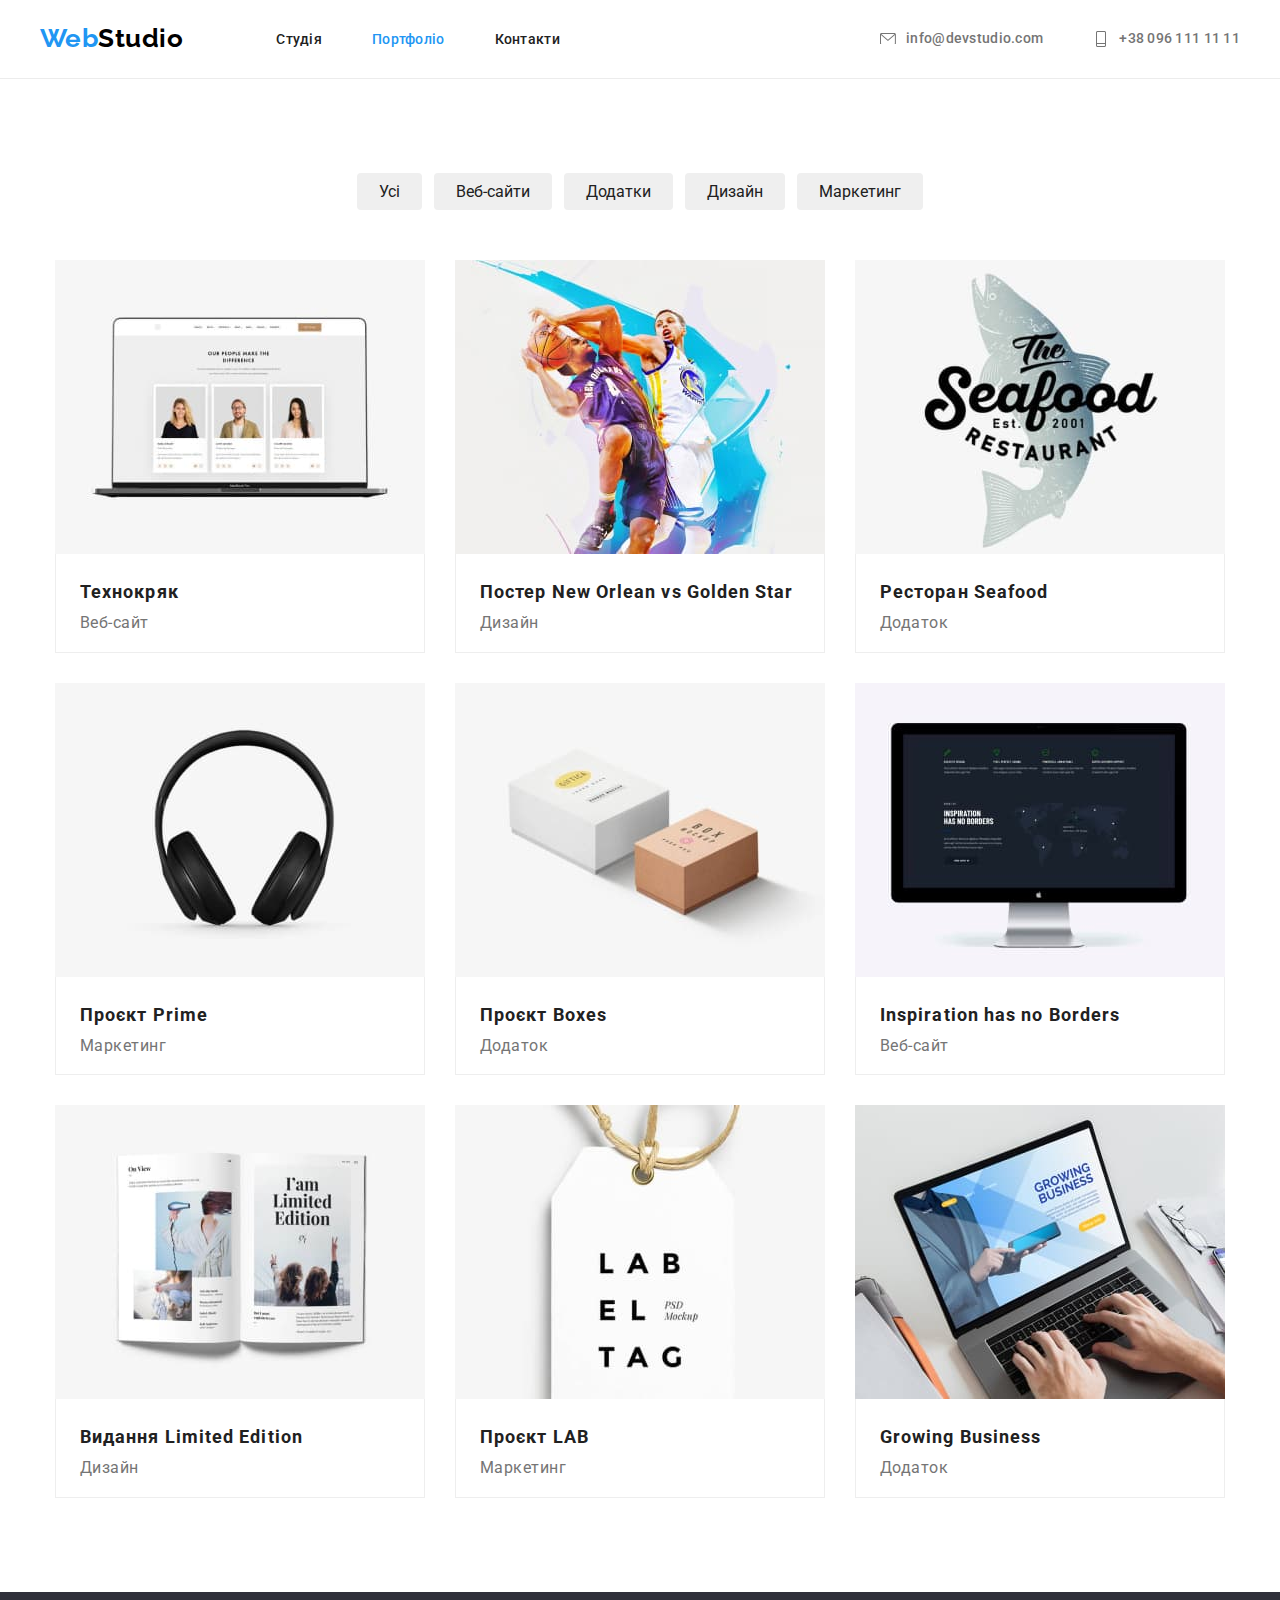
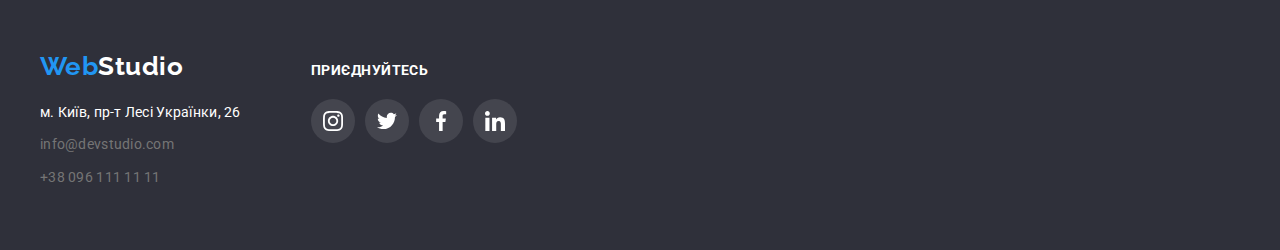
==== portfolio.html @ 49c23136 "added copy" ====
<!DOCTYPE html>
<html lang="uk">
  <head>
    <meta charset="UTF-8" />
    <meta http-equiv="X-UA-Compatible" content="IE=edge" />
    <meta name="viewport" content="width=device-width, initial-scale=1.0" />
    <link rel="preconnect" href="https://fonts.googleapis.com" />
    <link rel="preconnect" href="https://fonts.gstatic.com" crossorigin />
    <link
      href="https://fonts.googleapis.com/css2?family=Raleway:wght@700&family=Roboto:wght@400;500;700;900&display=swap"
      rel="stylesheet"
    />
    <title>WebStudio</title>
    <link
      rel="stylesheet"
      href="https://cdnjs.cloudflare.com/ajax/libs/modern-normalize/1.1.0/modern-normalize.min.css"
    />
    <link rel="stylesheet" href="./css/style.css" />
  </head>
  <body class="body">
    <header class="header">
      <div class="header-container container">
        <a href="./index.html" class="header-content"><span class="web-content">Web</span>Studio</a>
        <nav class="header-nav">
          <ul class="header-list list">
            <li class="header-item"><a href="./index.html" class="header-link link">Студія</a></li>
            <li class="header-item">
              <a href="./portfolio.html" class="header-link link current">Портфоліо</a>
            </li>
            <li class="header-item"><a href="#address" class="header-link link">Контакти</a></li>
          </ul>
        </nav>
        <ul class="header-contact">
          <li class="header-items list">
            <a href="mailto:info@devstudio.com" class="contacts link"><svg viewBox="0 0 43 32" width="16" class="header-icons">
                <use xlink:href="./images/icons.svg#icon-envelope"></use></svg>info@devstudio.com</a>
          </li>
          <li class="header-items list">
            <a href="tel:+380961111111" class="contacts link"><svg viewBox="0 0 32 32" width="16" class="header-icons">
                <use xlink:href="./images/icons.svg#icon-vector"></use></svg>+38 096 111 11 11</a>
          </li>
        </ul>
      </div>
    </header>
    <main>
      <!-- наші проекти -->
      <section class="button section">
        <div class="container">
          <ul class="button-list">
            <li class="button-item"><button type="button" class="btn">Усі</button></li>
            <li class="button-item"><button type="button" class="btn">Веб-сайти</button></li>
            <li class="button-item"><button type="button" class="btn">Додатки</button></li>
            <li class="button-item"><button type="button" class="btn">Дизайн</button></li>
            <li class="button-item"><button type="button" class="btn">Маркетинг</button></li>
          </ul>
          <ul class="work-list list">
            <li class="work-item">
              <a href="" class="portfolio">
                <img class="project"
                  src="./images/портфоліо/img1.jpg"
                  alt="Технокряк"
                  width="370"
                  height="294"/>
                <div class="projects">
                  <h3 class="work-title">Технокряк</h3>
                  <p class="text">Веб-сайт</p>
                </div>
              </a>
            </li>
            <li class="work-item">
              <a href="" class="portfolio">
                <img class="project"
                  src="./images/портфоліо/img2.jpg"
                  alt="Постер"
                  width="370"
                  height="294"/>
                <div class="projects">
                  <h3 class="work-title">Постер New Orlean vs Golden Star</h3>
                  <p class="text">Дизайн</p>
                </div>
              </a>
            </li>
            <li class="work-item">
              <a href="" class="portfolio">
                <img class="project"
                  src="./images/портфоліо/img3.jpg"
                  alt="Ресторан"
                  width="370"
                  height="294"/>
                <div class="projects">
                  <h3 class="work-title">Ресторан Seafood</h3>
                  <p class="text">Додаток</p>
                </div>
              </a>
            </li>
            <li class="work-item">
              <a href="" class="portfolio">
                <img class="project"
                  src="./images/портфоліо/img4.jpg"
                  alt="Проєкт Prime"
                  width="370"
                  height="294"/>
                <div class="projects">
                  <h3 class="work-title">Проєкт Prime</h3>
                  <p class="text">Маркетинг</p>
                </div>
              </a>
            </li>
            <li class="work-item">
              <a href="" class="portfolio">
                <img class="project"
                  src="./images/портфоліо/img5.jpg"
                  alt="Проєкт Boxes"
                  width="370"
                  height="294">
                <div class="projects">
                  <h3 class="work-title">Проєкт Boxes</h3>
                  <p class="text">Додаток</p>
                </div>
              </a>
            </li>
            <li class="work-item">
              <a href="" class="portfolio"
                ><img
                  class="project"
                  src="./images/портфоліо/img6.jpg"
                  alt="Inspiration has no Borders"
                  width="370"
                  height="294"/>
                <div class="projects">
                  <h3 class="work-title">Inspiration has no Borders</h3>
                  <p class="text">Веб-сайт</p>
                </div>
              </a>
            </li>
            <li class="work-item proj">
              <a href="" class="portfolio">
                <img class="project"
                  src="./images/портфоліо/img7.jpg"
                  alt="Видання Limited Edition"
                  width="370"
                  height="294"/>
                <div class="projects">
                  <h3 class="work-title">Видання Limited Edition</h3>
                  <p class="text">Дизайн</p>
                </div>
              </a>
            </li>
            <li class="work-item proj">
              <a href="" class="portfolio">
                <img class="project"
                  src="./images/портфоліо/img8.jpg"
                  alt="Проєкт LAB"
                  width="370"
                  height="294"/>
                <div class="projects">
                  <h3 class="work-title">Проєкт LAB</h3>
                  <p class="text">Маркетинг</p>
                </div></a>
            </li>
            <li class="work-item proj">
              <a href="" class="portfolio">
                <img class="project"
                  src="./images/портфоліо/img9.jpg"
                  alt="Growing Business"
                  width="370"
                  height="294"/>
                <div class="projects">
                  <h3 class="work-title">Growing Business</h3>
                  <p class="text">Додаток</p>
                </div>
              </a>
            </li>
          </ul>
        </div>
      </section>
    </main>
    <footer class="footer">
      <div class="footer-container container">
        <div class="footer-contact">
          <a href="./index.html" class="footer-content"><span class="web-content">Web</span>Studio</a>
          <address id="address" class="address">
            <ul class="footer-contact">
              <li class="footer-item list">
                <a href="https://goo.gl/maps/LxJnKi2YJGoGmcJx7"
                  target="”_blank”"
                  rel="nofollow noopener noreferrer"
                  class="address link"
                  >м. Київ, пр-т Лесі Українки, 26</a>
              </li>
              <li class="footer-items list">
                <a href="mailto:info@devstudio.com" class="contact link">info@devstudio.com</a>
              </li>
              <li class="footer-items list">
                <a href="tel:+380961111111" class="contact link">+38 096 111 11 11</a>
              </li>
            </ul>
          </address>
        </div>
        <div class="footer-icons">
          <b class="footer-text">приєднуйтесь</b>
          <ul class="footer-list list">
            <li class="footer-social">
              <a class="footer-social-icons" href="">
                <svg viewBox="0 0 32 32" class="social-icons">
                  <use xlink:href="./images/icons.svg#icon-instagram">
                  </use>
                </svg>
              </a>
            </li>
            <li class="footer-social">
              <a class="footer-social-icons" href="">
                <svg viewBox="0 0 32 32" class="social-icons">
                  <use xlink:href="./images/icons.svg#icon-twitter">
                  </use>
                </svg>
              </a>
            </li>
            <li class="footer-social">
              <a class="footer-social-icons" href="">
                <svg viewBox="0 0 32 32" class="social-icons">
                  <use xlink:href="./images/icons.svg#icon-facebook">
                  </use>
                </svg>
              </a>
            </li>
            <li class="footer-social">
              <a class="footer-social-icons" href="">
                <svg viewBox="0 0 32 32" class="social-icons">
                  <use xlink:href="./images/icons.svg#icon-linkedin">
                  </use>
                </svg>
              </a>
            </li>
          </ul>
        </div>
      </div>
    </footer>
  </body>
</html>
---- css/style.css ----
:root {
  --secondary-text-color: #212121;
  --secondary-bcg-color: #f5f5f5;
  --accent-color: #2196f3;
  --secondary-white-color: #ffffff;
}

h1,
h2,
h3,
h4,
h5,
h6,
p {
  margin: 0;
}

ul {
  margin: 0;
  padding: 0;
}

body {
  font-family: 'Roboto', sans-serif;
  font-weight: 500;
  letter-spacing: 0.03em;
}

.container {
  width: 1230px;
  margin-left: auto;
  margin-right: auto;
  padding-left: 15px;
  padding-right: 15px;
  /* outline: 1px solid red; */
}

.list {
  list-style: none;
}

/* header */

.header {
  background-color: var(--secondary-white-color);
  text-decoration: none;
  border-bottom: 1px solid #ececec;
}

.header-container {
  max-width: 1600px;
  display: flex;
  align-items: center;
}

.header-content {
  font-family: 'Raleway';
  font-weight: 700;
  font-size: 26px;
  line-height: 1.1;
  color: #000000;
  text-decoration: none;
  padding-top: 24px;
  padding-bottom: 25px;
  margin-right: 93px;
}

.header-list {
  display: flex;
}

.header-item,
.header-items {
  display: block;
}

.header-item:not(:first-child),
.header-items:not(:first-child) {
  margin-left: 50px;
}

.header-link {
  padding-top: 20px;
  padding-bottom: 20px;
}

.header-contact {
  display: flex;
  margin-left: auto;
}

.web-content {
  color: var(--accent-color);
}

.link:hover,
.link:focus {
  color: var(--accent-color);
}

.link.current {
  color: var(--accent-color);
}

.link {
  font-size: 14px;
  line-height: 1.1;
  letter-spacing: 0.02em;
  color: var(--secondary-text-color);
  text-decoration: none;
}

.contacts {
  font-weight: 500;
  color: #757575;
  fill: #757575;
  font-style: normal;
  text-decoration: none;
  padding-top: 20px;
  padding-bottom: 20px;
  display: flex;
  align-items: center;
}

.contacts:hover,
.contacts:focus svg {
  fill: var(--accent-color);
}

.header-icons {
  margin-right: 10px;
}

.contact {
  font-weight: 400;
  color: #757575;
  font-style: normal;
  text-decoration: none;
}

/* main */

.hero-container {
  max-width: 1600px;
  padding-top: 200px;
  padding-bottom: 200px;
  background-image: linear-gradient(rgba(47, 48, 58, 0.4), rgba(47, 48, 58, 0.4)),
    url('../images/герой/hero.jpg');
  background-repeat: no-repeat;
  background-size: cover;
  margin: 0 auto;
}

.title {
  font-weight: 900;
  font-size: 44px;
  line-height: 1.3;
  text-align: center;
  letter-spacing: 0.06em;
  text-transform: uppercase;
  color: var(--secondary-white-color);
  width: 696px;
  margin: 0 auto;
  margin-bottom: 30px;
}

.hero-btn {
  display: block;
  border: none;
  font-weight: 700;
  font-size: 16px;
  line-height: 1.8;
  letter-spacing: 0.06em;
  background-color: #2196f3;
  color: var(--secondary-white-color);
  box-shadow: 0px 4px 4px rgba(0, 0, 0, 0.15);
  border-radius: 4px;
  padding: 10px 32px;
  cursor: pointer;
  margin: 0 auto;
}

/* особливості */

.features,
.classes {
  color: var(--secondary-bcg-color);
}

.visually-hidden {
  position: absolute;
  white-space: nowrap;
  width: 1px;
  height: 1px;
  overflow: hidden;
  border: 0;
  padding: 0;
  clip: rect(0 0 0 0);
  clip-path: inset(50%);
  margin: -1px;
}

.section {
  padding-top: 94px;
  padding-bottom: 94px;
}

.clas {
  padding-bottom: 0;
}

.features-list {
  width: 1170px;
  display: flex;
  margin: 0 auto;
}

.features-icon {
  display: flex;
  align-items: center;
  justify-content: center;
  width: 270px;
  height: 120px;
  background-color: #f5f4fa;
  border-radius: 4px;
  margin-bottom: 30px;
}

.features-item:not(:last-child) {
  margin-right: 30px;
}

.features-title {
  font-weight: 700;
  font-size: 14px;
  line-height: 1.1;
  text-transform: uppercase;
  color: var(--secondary-text-color);
  margin-bottom: 10px;
}

.features-text {
  width: 270px;
  font-weight: 400;
  font-size: 14px;
  line-height: 1.7;
  color: #757575;
}

/* чим ми займаємося */

.classes-title {
  font-weight: 700;
  font-size: 36px;
  line-height: 1.1;
  text-align: center;
  color: var(--secondary-text-color);
  margin-bottom: 50px;
}

.classes-list {
  width: 1170px;
  display: flex;
  margin: 0 auto;
}

.classes-item:not(:last-child) {
  margin-right: 30px;
}

.classes-box {
  display: block;
}

/* наша команда */

.team {
  background-color: #f5f4fa;
}

.team-title {
  font-weight: 700;
  font-size: 36px;
  line-height: 1.1;
  text-align: center;
  color: var(--secondary-text-color);
  margin-bottom: 50px;
}

.team-list {
  width: 1170px;
  display: flex;
  margin: 0 auto;
}

.our-team {
  font-size: 16px;
  line-height: 1.1;
  color: var(--secondary-text-color);
  margin-bottom: 10px;
}

.team-list-social {
  display: flex;
  align-items: center;
  justify-content: center;
  gap: 10px;
  margin-top: 16px;
}

.team-social {
  width: 44px;
  height: 44px;
  display: flex;
  align-items: center;
  justify-content: center;
}

.team-social-icons {
  display: flex;
  fill: #afb1b8;
}

.team-social-icons:hover,
.team-social-icons:focus {
  width: 44px;
  height: 44px;
  border-radius: 50%;
  background-color: var(--accent-color);
  display: flex;
  align-items: center;
  justify-content: center;
  fill: var(--secondary-white-color);
}

.social-icons {
  width: 20px;
}

.team-item {
  background-color: var(--secondary-white-color);
  box-shadow: 0px 1px 3px rgba(0, 0, 0, 0.12), 0px 1px 1px rgba(0, 0, 0, 0.14),
    0px 2px 1px rgba(0, 0, 0, 0.2);
  border-radius: 0px 0px 4px 4px;
}

.team-item:not(:first-child) {
  margin-left: 30px;
}

.team-card {
  display: block;
}

.cards {
  padding: 30px 10px;
  text-align: center;
}

.text {
  font-weight: 400;
  font-size: 16px;
  line-height: 1.1;
  color: #757575;
}

/* Постійні клієнти */

.client-title {
  font-style: normal;
  font-weight: 700;
  font-size: 36px;
  line-height: 1.1;
  text-align: center;
  letter-spacing: 0.03em;
  color: var(--secondary-text-color);
  margin-bottom: 50px;
}

.client-list {
  display: flex;
  align-items: center;
  justify-content: center;
  gap: 30px;
}

.client-icon {
  justify-content: center;
  display: flex;
  align-items: center;
  width: 170px;
  height: 92px;
  border: 1px solid #afb1b8;
  border-radius: 4px;
  fill: #afb1b8;
}

.client-icons {
  width: 106px;
  height: 60px;
}

.client-icon:hover,
.client-icon:focus {
  border-color: var(--accent-color);
  fill: var(--accent-color);
}

/* footer */

.footer {
  background-color: #2f303a;
  padding-top: 60px;
  padding-bottom: 60px;
}

.footer-container {
  max-width: 1600px;
  display: flex;
  align-items: baseline;
}

.footer-content {
  font-family: 'Raleway';
  font-weight: 700;
  font-size: 26px;
  line-height: 1.1;
  color: var(--secondary-white-color);
  text-decoration: none;
}

.address {
  font-style: normal;
  font-weight: 400;
  font-size: 14px;
  line-height: 1.7;
  text-decoration: none;
  color: var(--secondary-white-color);
  margin-top: 20px;
}

.footer-items:not(:first-child) {
  margin-top: 9px;
}

.footer-icons {
  margin-left: 70px;
}

.footer-text {
  font-size: 14px;
  line-height: 1.1;
  text-transform: uppercase;
  color: var(--secondary-white-color);
}

.footer-list {
  display: flex;
  gap: 10px;
}

.footer-social {
  width: 44px;
  height: 44px;
  display: flex;
  align-items: center;
  justify-content: center;
  margin-top: 20px;
  border-radius: 50%;
  background: rgba(255, 255, 255, 0.1);
}

.footer-social-icons {
  display: flex;
  fill: var(--secondary-white-color);
}

.footer-social-icons:hover,
.footer-social-icons:focus {
  width: 44px;
  height: 44px;
  display: flex;
  align-items: center;
  justify-content: center;
  border-radius: 50%;
  background: #2196f3;
}

/* портфоліо */

.button {
  max-width: 1230px;
  margin: 0 auto;
}

.button-list {
  width: 575px;
  color: var(--secondary-bcg-color);
  list-style: none;
  display: flex;
  margin: 0 auto;
  margin-bottom: 50px;
}

.button-item {
  margin: 0 auto;
}

.button-item:not(:last-child) {
  margin-right: 8px;
}

.btn:hover,
.btn:focus {
  color: var(--secondary-white-color);
  background-color: var(--accent-color);
  border: none;
  box-shadow: 0px 3px 1px rgba(0, 0, 0, 0.1), 0px 1px 2px rgba(0, 0, 0, 0.08),
    0px 2px 2px rgba(0, 0, 0, 0.12);
}

.btn {
  display: block;
  font-size: 16px;
  line-height: 1.6;
  color: var(--secondary-text-color);
  border-radius: 4px;
  border: none;
  cursor: pointer;
  padding: 6px 22px;
}

.work-title {
  font-weight: 700;
  font-size: 18px;
  line-height: 2;
  letter-spacing: 0.06em;
  color: var(--secondary-text-color);
  margin-bottom: 4px;
}

.work-list {
  max-width: 1230px;
  display: flex;
  flex-wrap: wrap;
  align-items: flex-start;
  margin: 0 auto;
}

.work-item {
  margin: 0 auto;
  margin-bottom: 30px;
}

.portfolio {
  display: block;
  text-decoration: none;
}

.portfolio:hover,
.portfolio:focus {
  box-shadow: 0px 1px 1px rgba(0, 0, 0, 0.12), 0px 4px 4px rgba(0, 0, 0, 0.06), 1px 4px 6px rgba(0, 0, 0, 0.16);
}

.project {
  display: block;
}

.projects {
  border-bottom: 1px solid #eeeeee;
  border-left: 1px solid #eeeeee;
  border-right: 1px solid #eeeeee;
  padding: 20px 24px;
}

.proj {
  margin-bottom: 0;
}
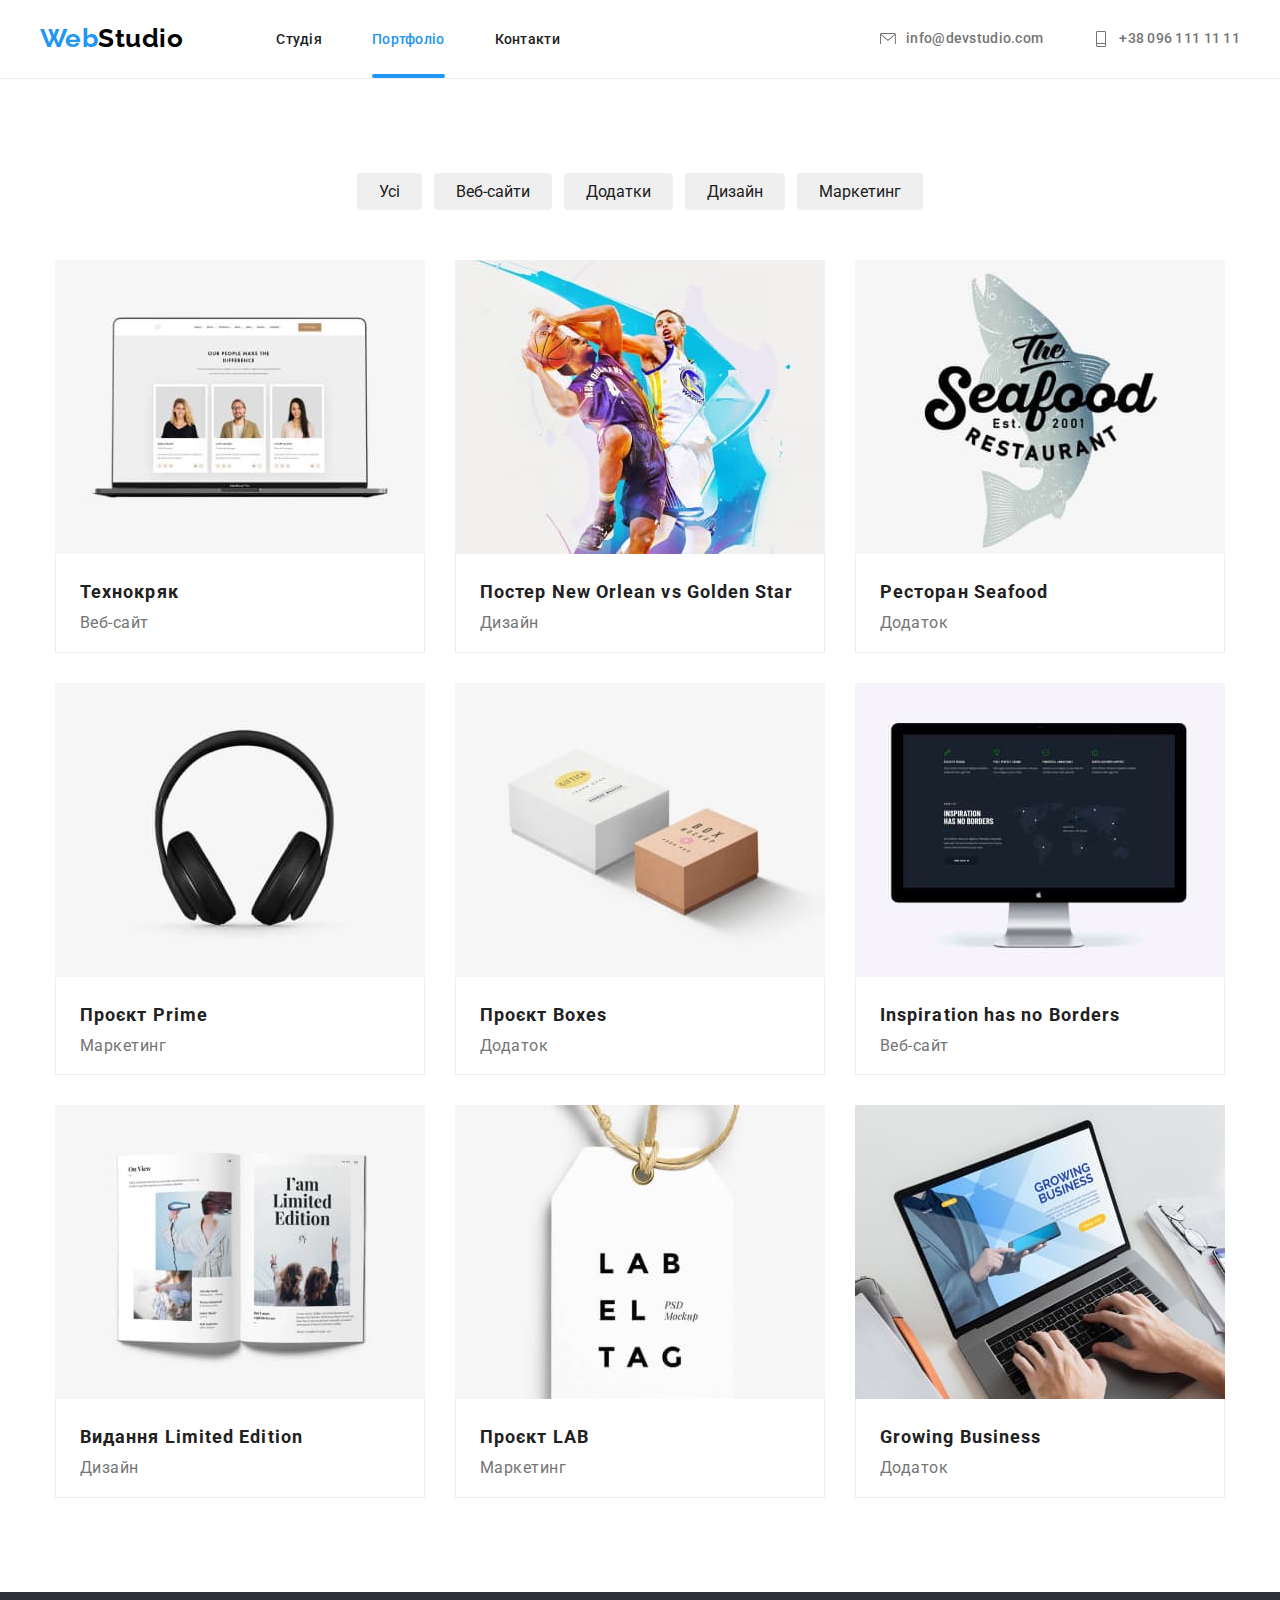
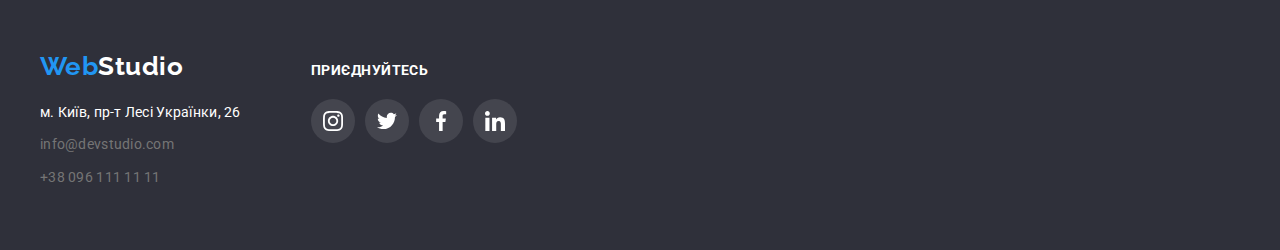
==== commit bd06732b: "added classes and work wrap+ transition" ====
--- a/portfolio.html
+++ b/portfolio.html
@@ -56,11 +56,14 @@
           <ul class="work-list list">
             <li class="work-item">
               <a href="" class="portfolio">
-                <img class="project"
+                <div class="work-wrap">
+                  <img class="project"
                   src="./images/портфоліо/img1.jpg"
                   alt="Технокряк"
                   width="370"
                   height="294"/>
+                  <p class="work-text">Ресурс пропонує комплексні пропозиції з різним рівнем функціоналу та сервісів. Все це дозволить відвідувачу отримати вичерпні відомості про компанію чи приватну особу.</p>
+                </div>
                 <div class="projects">
                   <h3 class="work-title">Технокряк</h3>
                   <p class="text">Веб-сайт</p>
@@ -69,11 +72,14 @@
             </li>
             <li class="work-item">
               <a href="" class="portfolio">
+                <div class="work-wrap">
                 <img class="project"
                   src="./images/портфоліо/img2.jpg"
                   alt="Постер"
                   width="370"
                   height="294"/>
+                  <p class="work-text">Ресурс пропонує комплексні пропозиції з різним рівнем функціоналу та сервісів. Все це дозволить відвідувачу отримати вичерпні відомості про компанію чи приватну особу.</p>
+                </div>
                 <div class="projects">
                   <h3 class="work-title">Постер New Orlean vs Golden Star</h3>
                   <p class="text">Дизайн</p>
@@ -82,11 +88,14 @@
             </li>
             <li class="work-item">
               <a href="" class="portfolio">
+                <div class="work-wrap">
                 <img class="project"
                   src="./images/портфоліо/img3.jpg"
                   alt="Ресторан"
                   width="370"
                   height="294"/>
+                  <p class="work-text">Ресурс пропонує комплексні пропозиції з різним рівнем функціоналу та сервісів. Все це дозволить відвідувачу отримати вичерпні відомості про компанію чи приватну особу.</p>
+                </div>
                 <div class="projects">
                   <h3 class="work-title">Ресторан Seafood</h3>
                   <p class="text">Додаток</p>
@@ -95,11 +104,14 @@
             </li>
             <li class="work-item">
               <a href="" class="portfolio">
+                <div class="work-wrap">
                 <img class="project"
                   src="./images/портфоліо/img4.jpg"
                   alt="Проєкт Prime"
                   width="370"
                   height="294"/>
+                  <p class="work-text">Ресурс пропонує комплексні пропозиції з різним рівнем функціоналу та сервісів. Все це дозволить відвідувачу отримати вичерпні відомості про компанію чи приватну особу.</p>
+                </div>
                 <div class="projects">
                   <h3 class="work-title">Проєкт Prime</h3>
                   <p class="text">Маркетинг</p>
@@ -108,11 +120,14 @@
             </li>
             <li class="work-item">
               <a href="" class="portfolio">
+                <div class="work-wrap">
                 <img class="project"
                   src="./images/портфоліо/img5.jpg"
                   alt="Проєкт Boxes"
                   width="370"
                   height="294">
+                  <p class="work-text">Ресурс пропонує комплексні пропозиції з різним рівнем функціоналу та сервісів. Все це дозволить відвідувачу отримати вичерпні відомості про компанію чи приватну особу.</p>
+                </div>
                 <div class="projects">
                   <h3 class="work-title">Проєкт Boxes</h3>
                   <p class="text">Додаток</p>
@@ -120,13 +135,16 @@
               </a>
             </li>
             <li class="work-item">
-              <a href="" class="portfolio"
-                ><img
+              <a href="" class="portfolio">
+                <div class="work-wrap">
+                <img
                   class="project"
                   src="./images/портфоліо/img6.jpg"
                   alt="Inspiration has no Borders"
                   width="370"
                   height="294"/>
+                  <p class="work-text">Ресурс пропонує комплексні пропозиції з різним рівнем функціоналу та сервісів. Все це дозволить відвідувачу отримати вичерпні відомості про компанію чи приватну особу.</p>
+                </div>
                 <div class="projects">
                   <h3 class="work-title">Inspiration has no Borders</h3>
                   <p class="text">Веб-сайт</p>
@@ -135,11 +153,14 @@
             </li>
             <li class="work-item proj">
               <a href="" class="portfolio">
+                <div class="work-wrap">
                 <img class="project"
                   src="./images/портфоліо/img7.jpg"
                   alt="Видання Limited Edition"
                   width="370"
                   height="294"/>
+                  <p class="work-text">Ресурс пропонує комплексні пропозиції з різним рівнем функціоналу та сервісів. Все це дозволить відвідувачу отримати вичерпні відомості про компанію чи приватну особу.</p>
+                </div>
                 <div class="projects">
                   <h3 class="work-title">Видання Limited Edition</h3>
                   <p class="text">Дизайн</p>
@@ -148,11 +169,14 @@
             </li>
             <li class="work-item proj">
               <a href="" class="portfolio">
+                <div class="work-wrap">
                 <img class="project"
                   src="./images/портфоліо/img8.jpg"
                   alt="Проєкт LAB"
                   width="370"
                   height="294"/>
+                  <p class="work-text">Ресурс пропонує комплексні пропозиції з різним рівнем функціоналу та сервісів. Все це дозволить відвідувачу отримати вичерпні відомості про компанію чи приватну особу.</p>
+                </div>
                 <div class="projects">
                   <h3 class="work-title">Проєкт LAB</h3>
                   <p class="text">Маркетинг</p>
@@ -160,11 +184,14 @@
             </li>
             <li class="work-item proj">
               <a href="" class="portfolio">
+                <div class="work-wrap">
                 <img class="project"
                   src="./images/портфоліо/img9.jpg"
                   alt="Growing Business"
                   width="370"
                   height="294"/>
+                  <p class="work-text">Ресурс пропонує комплексні пропозиції з різним рівнем функціоналу та сервісів. Все це дозволить відвідувачу отримати вичерпні відомості про компанію чи приватну особу.</p>
+                </div>
                 <div class="projects">
                   <h3 class="work-title">Growing Business</h3>
                   <p class="text">Додаток</p>
--- a/css/style.css
+++ b/css/style.css
@@ -82,6 +82,20 @@
 .header-link {
   padding-top: 20px;
   padding-bottom: 20px;
+  position: relative;
+  transition: color 250ms cubic-bezier(0.4, 0, 0.2, 1);
+}
+
+.current::after {
+  content: "";
+  display: block;
+  position: absolute;
+  bottom: -11px;
+  left: 0;
+  width: 100%;
+  height: 4px;
+  background: #2196F3;
+  border-radius: 2px;
 }
 
 .header-contact {
@@ -120,6 +134,7 @@
   padding-bottom: 20px;
   display: flex;
   align-items: center;
+  transition: color 250ms cubic-bezier(0.4, 0, 0.2, 1);
 }
 
 .contacts:hover,
@@ -129,6 +144,7 @@
 
 .header-icons {
   margin-right: 10px;
+  transition: fill 250ms cubic-bezier(0.4, 0, 0.2, 1);
 }
 
 .contact {
@@ -136,6 +152,7 @@
   color: #757575;
   font-style: normal;
   text-decoration: none;
+  transition: color 250ms cubic-bezier(0.4, 0, 0.2, 1);
 }
 
 /* main */
@@ -264,6 +281,10 @@
   margin: 0 auto;
 }
 
+.classes-item {
+  position: relative;
+}
+
 .classes-item:not(:last-child) {
   margin-right: 30px;
 }
@@ -272,6 +293,25 @@
   display: block;
 }
 
+.classes-wrap {
+  position: absolute;
+  width: 370px;
+  height: 70px;
+  background: rgba(47, 48, 58, 0.8);
+  bottom: 0;
+  right: 0;
+}
+
+.classes-text {
+  font-weight: 700;
+  font-size: 14px;
+  line-height: 1.14;
+  text-align: center;
+  text-transform: uppercase;
+  color: var(--secondary-white-color);
+  padding-top: 27px;
+}
+
 /* наша команда */
 
 .team {
@@ -308,17 +348,19 @@
   margin-top: 16px;
 }
 
-.team-social {
+.team-social-icons {
   width: 44px;
   height: 44px;
-  display: flex;
-  align-items: center;
-  justify-content: center;
-}
-
-.team-social-icons {
+  border-radius: 50%;
+  align-items: center;
+  justify-content: center;
   display: flex;
   fill: #afb1b8;
+  transition: fill 250ms, background-color 250ms cubic-bezier(0.4, 0, 0.2, 1);
+}
+
+.social-icons {
+  width: 20px;
 }
 
 .team-social-icons:hover,
@@ -330,11 +372,7 @@
   display: flex;
   align-items: center;
   justify-content: center;
-  fill: var(--secondary-white-color);
-}
-
-.social-icons {
-  width: 20px;
+  fill:#ffffff;
 }
 
 .team-item {
@@ -393,6 +431,7 @@
   border: 1px solid #afb1b8;
   border-radius: 4px;
   fill: #afb1b8;
+  transition: fill 250ms,border 250ms cubic-bezier(0.4, 0, 0.2, 1);
 }
 
 .client-icons {
@@ -437,6 +476,7 @@
   text-decoration: none;
   color: var(--secondary-white-color);
   margin-top: 20px;
+  transition: color 250ms cubic-bezier(0.4, 0, 0.2, 1);
 }
 
 .footer-items:not(:first-child) {
@@ -459,7 +499,7 @@
   gap: 10px;
 }
 
-.footer-social {
+.footer-social-icons {
   width: 44px;
   height: 44px;
   display: flex;
@@ -467,23 +507,21 @@
   justify-content: center;
   margin-top: 20px;
   border-radius: 50%;
-  background: rgba(255, 255, 255, 0.1);
-}
-
-.footer-social-icons {
-  display: flex;
+  background-color: rgba(255, 255, 255, 0.1);
   fill: var(--secondary-white-color);
+  transition: background-color 250ms cubic-bezier(0.4, 0, 0.2, 1);
 }
 
 .footer-social-icons:hover,
 .footer-social-icons:focus {
   width: 44px;
   height: 44px;
-  display: flex;
-  align-items: center;
-  justify-content: center;
   border-radius: 50%;
-  background: #2196f3;
+  background-color: var(--accent-color);
+  display: flex;
+  align-items: center;
+  justify-content: center;
+  fill: var(--secondary-white-color);
 }
 
 /* портфоліо */
@@ -528,6 +566,7 @@
   border: none;
   cursor: pointer;
   padding: 6px 22px;
+  transition: color 250ms,background-color 250ms,box-shadow 250ms cubic-bezier(0.4, 0, 0.2, 1);
 }
 
 .work-title {
@@ -552,14 +591,39 @@
   margin-bottom: 30px;
 }
 
+.work-item:hover .work-text {
+  transform: translateY(0);
+}
+
 .portfolio {
   display: block;
   text-decoration: none;
+
 }
 
 .portfolio:hover,
 .portfolio:focus {
   box-shadow: 0px 1px 1px rgba(0, 0, 0, 0.12), 0px 4px 4px rgba(0, 0, 0, 0.06), 1px 4px 6px rgba(0, 0, 0, 0.16);
+}
+
+.work-wrap {
+  position: relative;
+  overflow: hidden;
+}
+
+.work-text {
+  position: absolute;
+  top: 0;
+  left: 0;
+  height: 100%;
+  padding: 63px 24px;
+  font-weight: 400;
+  font-size: 18px;
+  line-height: 1.55;
+  background: rgba(33, 150, 243, 0.9);
+  color: var(--secondary-white-color);
+  transform: translateY(101%);
+  transition: transform 250ms;
 }
 
 .project {
@@ -576,3 +640,50 @@
 .proj {
   margin-bottom: 0;
 }
+
+/* modal */
+
+.backdrop {
+  position: fixed;
+  top: 0;
+  left: 0;
+  width: 100%;
+  height: 100%;
+  background: rgba(0, 0, 0, 0.2);
+}
+
+.modal {
+  width: 528px;
+  height: 581px;
+  position: absolute;
+  left: 536px;
+  top: 221px;
+  background: var(--secondary-white-color);
+  box-shadow: 0px 1px 3px rgba(0, 0, 0, 0.12), 0px 1px 1px rgba(0, 0, 0, 0.14), 0px 2px 1px rgba(0, 0, 0, 0.2);
+  border-radius: 4px;
+}
+
+.close-button {
+  position: absolute;
+  right: 8px;
+  top: 8px;
+  width: 30px;
+  height: 30px;
+  background: var(--secondary-white-color);
+  border-radius: 50%;
+  border: 1px solid rgba(0, 0, 0, 0.1);
+  padding: 6px;
+}
+
+.close-black {
+display: block;
+}
+
+.is-hidden {
+  opacity: 0;
+  visibility: hidden;
+}
+
+.no-scroll {
+  overflow: hidden;
+}